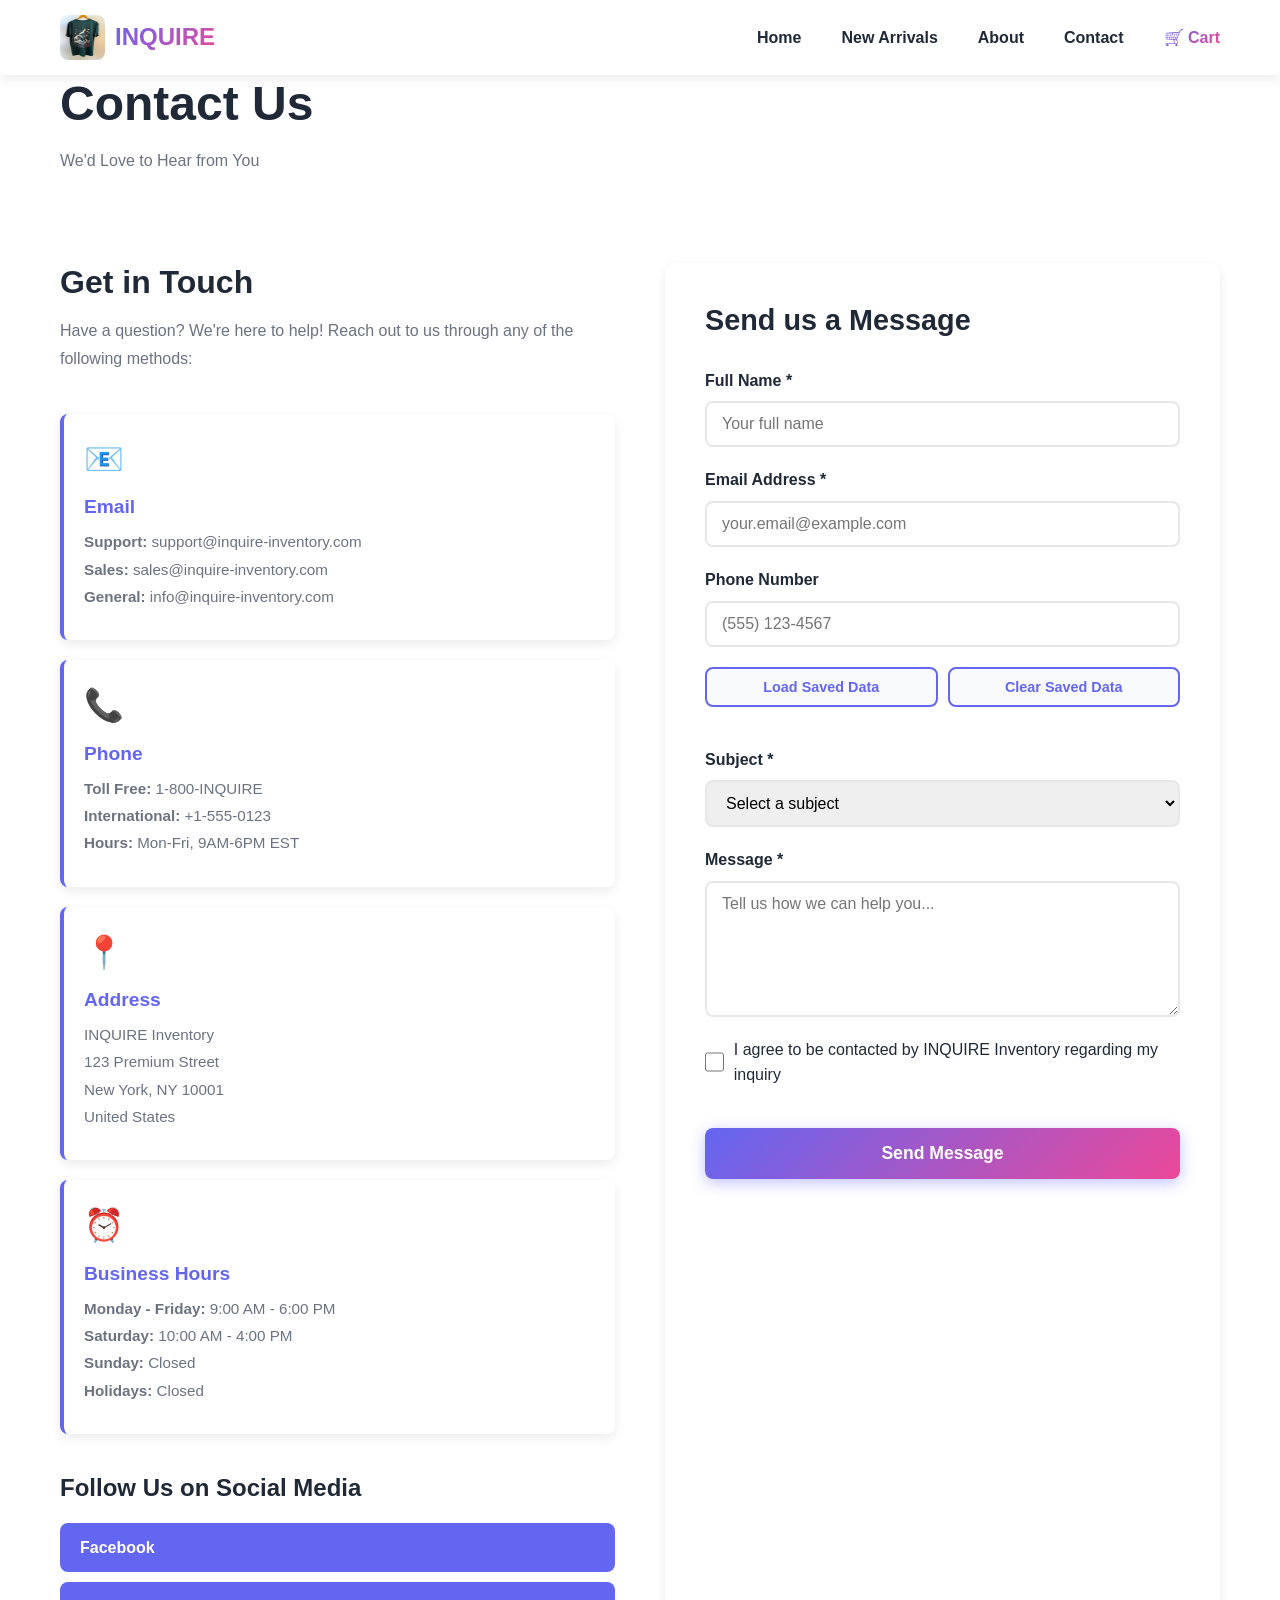
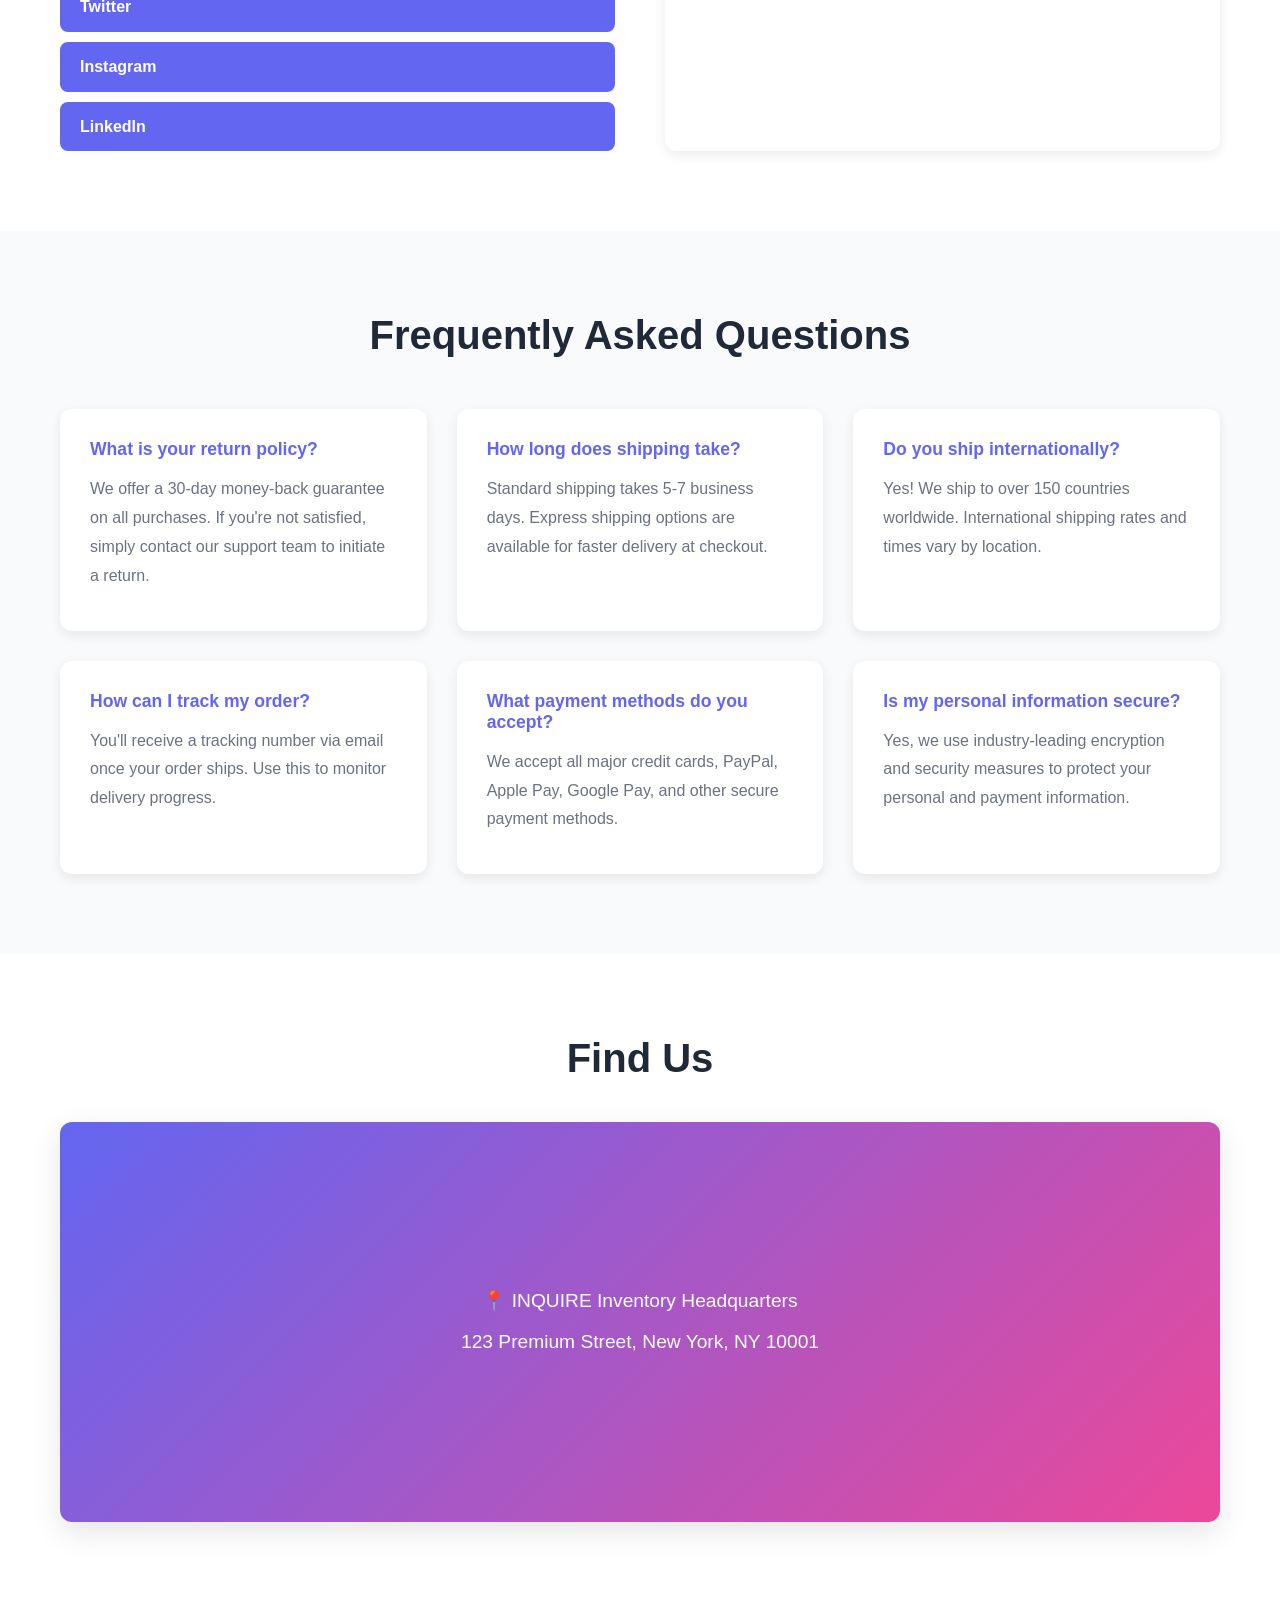
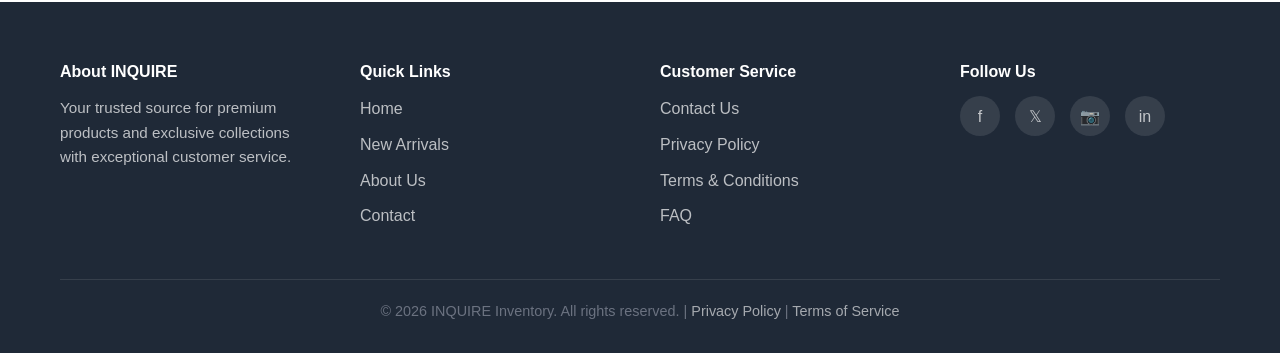
==== CONTACT.HTML @ a6214399 "FILES" ====
<!DOCTYPE html>
<html lang="en">
<head>
    <meta charset="UTF-8">
    <meta name="viewport" content="width=device-width, initial-scale=1.0">
    <meta name="description" content="Contact INQUIRE Inventory - Get in touch with our customer service team. We're here to help with any questions or feedback.">
    <meta name="keywords" content="contact us, INQUIRE inventory, customer service, support, inquiries">
    <meta name="author" content="INQUIRE Inventory">
    <meta name="robots" content="index, follow">
    <meta property="og:title" content="Contact INQUIRE Inventory - Get Support">
    <meta property="og:description" content="Reach out to INQUIRE Inventory customer service team for assistance.">
    <meta property="og:image" content="inquire.png">
    <title>Contact INQUIRE Inventory - Customer Support & Inquiries</title>
    <link rel="stylesheet" href="STYLE.CSS">
    <link rel="stylesheet" href="CONTACT.CSS">
    <link rel="icon" type="image/png" href="inquire.png">
</head>
<body>
    <!-- Navigation -->
    <nav class="navbar">
        <div class="container">
            <div class="navbar-content">
                <div class="logo">
                    <img src="inquire.png" alt="INQUIRE Inventory Logo" class="logo-img">
                    <span class="logo-text">INQUIRE</span>
                </div>
                <div class="hamburger" id="hamburger">
                    <span></span>
                    <span></span>
                    <span></span>
                </div>
                <ul class="nav-links" id="navLinks">
                    <li><a href="INDEX.HTML">Home</a></li>
                    <li><a href="NEW%20ARRIVAL.HTML">New Arrivals</a></li>
                    <li><a href="ABOUT.HTML">About</a></li>
                    <li><a href="CONTACT.HTML" class="active">Contact</a></li>
                    <li><a href="CART.HTML" class="cart-link">🛒 Cart <span class="cart-count" id="cartCount">0</span></a></li>
                </ul>
            </div>
        </div>
    </nav>

    <!-- Page Header -->
    <section class="page-header">
        <div class="container">
            <h1>Contact Us</h1>
            <p>We'd Love to Hear from You</p>
        </div>
    </section>

    <!-- Contact Section -->
    <section class="contact-section">
        <div class="container">
            <div class="contact-grid">
                <!-- Contact Information -->
                <div class="contact-info">
                    <h2>Get in Touch</h2>
                    <p>Have a question? We're here to help! Reach out to us through any of the following methods:</p>
                    
                    <div class="contact-methods">
                        <div class="contact-method">
                            <div class="method-icon">📧</div>
                            <h3>Email</h3>
                            <p>
                                <strong>Support:</strong> support@inquire-inventory.com<br>
                                <strong>Sales:</strong> sales@inquire-inventory.com<br>
                                <strong>General:</strong> info@inquire-inventory.com
                            </p>
                        </div>
                        
                        <div class="contact-method">
                            <div class="method-icon">📞</div>
                            <h3>Phone</h3>
                            <p>
                                <strong>Toll Free:</strong> 1-800-INQUIRE<br>
                                <strong>International:</strong> +1-555-0123<br>
                                <strong>Hours:</strong> Mon-Fri, 9AM-6PM EST
                            </p>
                        </div>
                        
                        <div class="contact-method">
                            <div class="method-icon">📍</div>
                            <h3>Address</h3>
                            <p>
                                INQUIRE Inventory<br>
                                123 Premium Street<br>
                                New York, NY 10001<br>
                                United States
                            </p>
                        </div>
                        
                        <div class="contact-method">
                            <div class="method-icon">⏰</div>
                            <h3>Business Hours</h3>
                            <p>
                                <strong>Monday - Friday:</strong> 9:00 AM - 6:00 PM<br>
                                <strong>Saturday:</strong> 10:00 AM - 4:00 PM<br>
                                <strong>Sunday:</strong> Closed<br>
                                <strong>Holidays:</strong> Closed
                            </p>
                        </div>
                    </div>

                    <div class="social-contact">
                        <h3>Follow Us on Social Media</h3>
                        <div class="social-links-large">
                            <a href="#facebook" aria-label="Facebook"><span>Facebook</span></a>
                            <a href="#twitter" aria-label="Twitter"><span>Twitter</span></a>
                            <a href="#instagram" aria-label="Instagram"><span>Instagram</span></a>
                            <a href="#linkedin" aria-label="LinkedIn"><span>LinkedIn</span></a>
                        </div>
                    </div>
                </div>

                <!-- Contact Form -->
                <div class="contact-form-wrapper">
                    <h2>Send us a Message</h2>
                    <form class="contact-form" id="contactForm">
                        <div class="form-group">
                            <label for="name">Full Name *</label>
                            <input type="text" id="name" name="name" placeholder="Your full name" required>
                        </div>

                        <div class="form-group">
                            <label for="email">Email Address *</label>
                            <input type="email" id="email" name="email" placeholder="your.email@example.com" required>
                        </div>

                        <div class="form-group">
                            <label for="phone">Phone Number</label>
                            <input type="tel" id="phone" name="phone" placeholder="(555) 123-4567">
                        </div>
                        
                        <div class="form-actions">
                            <button type="button" class="btn btn-secondary" id="loadFormBtn">Load Saved Data</button>
                            <button type="button" class="btn btn-secondary" id="clearFormBtn">Clear Saved Data</button>
                        </div>

                        <div class="form-group">
                            <label for="subject">Subject *</label>
                            <select id="subject" name="subject" required>
                                <option value="">Select a subject</option>
                                <option value="product-inquiry">Product Inquiry</option>
                                <option value="order-issue">Order Issue</option>
                                <option value="shipping">Shipping & Delivery</option>
                                <option value="returns">Returns & Refunds</option>
                                <option value="feedback">General Feedback</option>
                                <option value="partnership">Partnership Inquiry</option>
                                <option value="other">Other</option>
                            </select>
                        </div>

                        <div class="form-group">
                            <label for="message">Message *</label>
                            <textarea id="message" name="message" rows="6" placeholder="Tell us how we can help you..." required></textarea>
                        </div>

                        <div class="form-group checkbox">
                            <input type="checkbox" id="consent" name="consent" required>
                            <label for="consent">I agree to be contacted by INQUIRE Inventory regarding my inquiry</label>
                        </div>

                        <button type="submit" class="btn btn-primary btn-submit">Send Message</button>
                        <p class="auto-save-notice" id="autoSaveNotice" style="display:none; color: #10b981; margin-top: 10px; font-weight: 600;">✓ Form data saved automatically</p>
                    </form>
                </div>
            </div>
        </div>
    </section>

    <!-- FAQ Section -->
    <section class="faq-section">
        <div class="container">
            <h2 class="section-title">Frequently Asked Questions</h2>
            <div class="faq-grid">
                <div class="faq-item">
                    <h3>What is your return policy?</h3>
                    <p>We offer a 30-day money-back guarantee on all purchases. If you're not satisfied, simply contact our support team to initiate a return.</p>
                </div>
                <div class="faq-item">
                    <h3>How long does shipping take?</h3>
                    <p>Standard shipping takes 5-7 business days. Express shipping options are available for faster delivery at checkout.</p>
                </div>
                <div class="faq-item">
                    <h3>Do you ship internationally?</h3>
                    <p>Yes! We ship to over 150 countries worldwide. International shipping rates and times vary by location.</p>
                </div>
                <div class="faq-item">
                    <h3>How can I track my order?</h3>
                    <p>You'll receive a tracking number via email once your order ships. Use this to monitor delivery progress.</p>
                </div>
                <div class="faq-item">
                    <h3>What payment methods do you accept?</h3>
                    <p>We accept all major credit cards, PayPal, Apple Pay, Google Pay, and other secure payment methods.</p>
                </div>
                <div class="faq-item">
                    <h3>Is my personal information secure?</h3>
                    <p>Yes, we use industry-leading encryption and security measures to protect your personal and payment information.</p>
                </div>
            </div>
        </div>
    </section>

    <!-- Map Section (Placeholder) -->
    <section class="map-section">
        <div class="container">
            <h2>Find Us</h2>
            <div class="map-placeholder">
                <div class="map-content">
                    <p>📍 INQUIRE Inventory Headquarters</p>
                    <p>123 Premium Street, New York, NY 10001</p>
                </div>
            </div>
        </div>
    </section>

    <!-- Footer -->
    <footer class="footer">
        <div class="container">
            <div class="footer-content">
                <div class="footer-section">
                    <h4>About INQUIRE</h4>
                    <p>Your trusted source for premium products and exclusive collections with exceptional customer service.</p>
                </div>
                <div class="footer-section">
                    <h4>Quick Links</h4>
                    <ul>
                        <li><a href="INDEX.HTML">Home</a></li>
                        <li><a href="NEW%20ARRIVAL.HTML">New Arrivals</a></li>
                        <li><a href="ABOUT.HTML">About Us</a></li>
                        <li><a href="CONTACT.HTML">Contact</a></li>
                    </ul>
                </div>
                <div class="footer-section">
                    <h4>Customer Service</h4>
                    <ul>
                        <li><a href="CONTACT.HTML">Contact Us</a></li>
                        <li><a href="#privacy">Privacy Policy</a></li>
                        <li><a href="#terms">Terms & Conditions</a></li>
                        <li><a href="#faq">FAQ</a></li>
                    </ul>
                </div>
                <div class="footer-section">
                    <h4>Follow Us</h4>
                    <div class="social-links">
                        <a href="#facebook" aria-label="Facebook">f</a>
                        <a href="#twitter" aria-label="Twitter">𝕏</a>
                        <a href="#instagram" aria-label="Instagram">📷</a>
                        <a href="#linkedin" aria-label="LinkedIn">in</a>
                    </div>
                </div>
            </div>
            <div class="footer-bottom">
                <p>&copy; 2026 INQUIRE Inventory. All rights reserved. | <a href="#privacy">Privacy Policy</a> | <a href="#terms">Terms of Service</a></p>
            </div>
        </div>
    </footer>

    <script src="SCRIPT.JS"></script>
</body>
</html>
---- STYLE.CSS ----
/* ===== CSS Variables (Theme Colors) ===== */
:root {
    --primary-color: #6366f1;
    --secondary-color: #ec4899;
    --dark-color: #1f2937;
    --light-color: #f9fafb;
    --gray-color: #6b7280;
    --border-color: #e5e7eb;
    --success-color: #10b981;
    --warning-color: #f59e0b;
    --shadow: 0 10px 30px rgba(0, 0, 0, 0.1);
    --shadow-sm: 0 4px 12px rgba(0, 0, 0, 0.08);
}

/* ===== Global Styles ===== */
* {
    margin: 0;
    padding: 0;
    box-sizing: border-box;
}

html {
    scroll-behavior: smooth;
}

body {
    font-family: 'Segoe UI', Tahoma, Geneva, Verdana, sans-serif;
    line-height: 1.6;
    color: var(--dark-color);
    background-color: #ffffff;
    overflow-x: hidden;
}

.container {
    max-width: 1200px;
    margin: 0 auto;
    padding: 0 20px;
}

/* ===== Typography ===== */
h1, h2, h3, h4, h5, h6 {
    font-weight: 700;
    line-height: 1.2;
    margin-bottom: 15px;
}

h1 { font-size: 3rem; }
h2 { font-size: 2.5rem; }
h3 { font-size: 1.5rem; }

p {
    margin-bottom: 10px;
    color: var(--gray-color);
}

a {
    color: var(--primary-color);
    text-decoration: none;
    transition: color 0.3s ease;
}

a:hover {
    color: var(--secondary-color);
}

/* ===== Buttons ===== */
.btn {
    display: inline-block;
    padding: 12px 30px;
    border: none;
    border-radius: 8px;
    font-size: 1rem;
    font-weight: 600;
    cursor: pointer;
    transition: all 0.3s ease;
    text-align: center;
    text-decoration: none;
}

.btn-primary {
    background: linear-gradient(135deg, var(--primary-color), var(--secondary-color));
    color: white;
    box-shadow: 0 4px 15px rgba(99, 102, 241, 0.4);
}

.btn-primary:hover {
    transform: translateY(-3px);
    box-shadow: 0 6px 20px rgba(99, 102, 241, 0.6);
}

.btn-secondary {
    background-color: var(--light-color);
    color: var(--primary-color);
    border: 2px solid var(--primary-color);
}

.btn-secondary:hover {
    background-color: var(--primary-color);
    color: white;
}

/* ===== Navigation Bar ===== */
.navbar {
    background: white;
    box-shadow: var(--shadow-sm);
    position: sticky;
    top: 0;
    z-index: 1000;
}

.navbar-content {
    display: flex;
    justify-content: space-between;
    align-items: center;
    padding: 15px 0;
}

.logo {
    display: flex;
    align-items: center;
    gap: 10px;
    font-size: 1.5rem;
    font-weight: 800;
    color: var(--primary-color);
}

.logo-img {
    width: 45px;
    height: 45px;
    border-radius: 8px;
}

.logo-text {
    background: linear-gradient(135deg, var(--primary-color), var(--secondary-color));
    -webkit-background-clip: text;
    -webkit-text-fill-color: transparent;
    background-clip: text;
}

.nav-links {
    display: flex;
    list-style: none;
    gap: 40px;
}

.nav-links a {
    font-weight: 600;
    color: var(--dark-color);
    position: relative;
    transition: color 0.3s ease;
}

.nav-links a.active,
.nav-links a:hover {
    color: var(--primary-color);
}

.nav-links a::after {
    content: '';
    position: absolute;
    bottom: -5px;
    left: 0;
    width: 0;
    height: 2px;
    background: var(--primary-color);
    transition: width 0.3s ease;
}

.nav-links a:hover::after,
.nav-links a.active::after {
    width: 100%;
}

.cart-link {
    position: relative;
    font-weight: 700;
    background: linear-gradient(135deg, var(--primary-color), var(--secondary-color));
    -webkit-background-clip: text;
    -webkit-text-fill-color: transparent;
    background-clip: text;
}

.cart-count {
    display: inline-block;
    min-width: 22px;
    height: 22px;
    background: linear-gradient(135deg, var(--primary-color), var(--secondary-color));
    color: white;
    border-radius: 50%;
    text-align: center;
    line-height: 22px;
    font-size: 0.8rem;
    font-weight: 700;
    margin-left: 5px;
    -webkit-background-clip: unset;
    -webkit-text-fill-color: unset;
    background-clip: unset;
}

.hamburger {
    display: none;
    flex-direction: column;
    cursor: pointer;
    gap: 6px;
}

.hamburger span {
    width: 25px;
    height: 3px;
    background: var(--primary-color);
    border-radius: 2px;
    transition: all 0.3s ease;
}

/* ===== Hero Section ===== */
.hero {
    display: grid;
    grid-template-columns: 1fr 1fr;
    align-items: center;
    gap: 50px;
    padding: 80px 0;
    background: linear-gradient(135deg, rgba(99, 102, 241, 0.05), rgba(236, 72, 153, 0.05));
}

.hero-content h1 {
    font-size: 3.5rem;
    line-height: 1.1;
    margin-bottom: 20px;
    color: var(--dark-color);
}

.hero-subtitle {
    font-size: 1.3rem;
    color: var(--gray-color);
    margin-bottom: 30px;
}

.hero-image-container {
    position: relative;
    border-radius: 12px;
    overflow: hidden;
    box-shadow: var(--shadow);
}

.hero-image {
    width: 100%;
    height: auto;
    display: block;
    border-radius: 12px;
    transition: transform 0.3s ease;
}

.hero-image-container:hover .hero-image {
    transform: scale(1.05);
}

/* ===== Features Section ===== */
.features {
    padding: 80px 0;
    background-color: var(--light-color);
}

.section-title {
    text-align: center;
    margin-bottom: 50px;
    font-size: 2.5rem;
    color: var(--dark-color);
}

.features-grid {
    display: grid;
    grid-template-columns: repeat(auto-fit, minmax(250px, 1fr));
    gap: 30px;
}

.feature-card {
    background: white;
    padding: 30px;
    border-radius: 12px;
    text-align: center;
    box-shadow: var(--shadow-sm);
    transition: all 0.3s ease;
}

.feature-card:hover {
    transform: translateY(-10px);
    box-shadow: var(--shadow);
}

.feature-icon {
    font-size: 3rem;
    margin-bottom: 15px;
}

.feature-card h3 {
    color: var(--primary-color);
    margin-bottom: 15px;
}

/* ===== Products Section ===== */
.products {
    padding: 80px 0;
}

.products-grid {
    display: grid;
    grid-template-columns: repeat(auto-fit, minmax(280px, 1fr));
    gap: 30px;
    margin-bottom: 50px;
}

.product-card {
    background: white;
    border-radius: 12px;
    overflow: hidden;
    box-shadow: var(--shadow-sm);
    transition: all 0.3s ease;
}

.product-card:hover {
    transform: translateY(-10px);
    box-shadow: var(--shadow);
}

.product-image-wrapper {
    position: relative;
    overflow: hidden;
    height: 250px;
}

.product-image {
    width: 100%;
    height: 100%;
    object-fit: cover;
    transition: transform 0.3s ease;
}

.product-card:hover .product-image {
    transform: scale(1.1);
}

.badge {
    position: absolute;
    top: 15px;
    right: 15px;
    background: linear-gradient(135deg, var(--primary-color), var(--secondary-color));
    color: white;
    padding: 6px 12px;
    border-radius: 20px;
    font-size: 0.85rem;
    font-weight: 600;
}

.product-info {
    padding: 20px;
}

.product-info h3 {
    color: var(--dark-color);
    margin-bottom: 10px;
    font-size: 1.2rem;
}

.product-desc {
    color: var(--gray-color);
    font-size: 0.95rem;
    margin-bottom: 15px;
    line-height: 1.5;
}

.rating {
    color: var(--warning-color);
    margin-bottom: 15px;
    font-weight: 600;
}

.view-all-container {
    display: flex;
    justify-content: center;
}

/* ===== Categories Section ===== */
.categories {
    padding: 80px 0;
    background-color: var(--light-color);
}

.categories-grid {
    display: grid;
    grid-template-columns: repeat(auto-fit, minmax(300px, 1fr));
    gap: 30px;
}

.category-card {
    position: relative;
    overflow: hidden;
    border-radius: 12px;
    height: 350px;
    cursor: pointer;
}

.category-image {
    width: 100%;
    height: 100%;
    object-fit: cover;
    transition: transform 0.3s ease;
}

.category-card:hover .category-image {
    transform: scale(1.1);
}

.category-card h3 {
    position: absolute;
    bottom: 30px;
    left: 20px;
    color: white;
    font-size: 1.8rem;
    z-index: 2;
}

.category-card p {
    position: absolute;
    bottom: 10px;
    left: 20px;
    color: rgba(255, 255, 255, 0.9);
    z-index: 2;
}

.category-card::before {
    content: '';
    position: absolute;
    bottom: 0;
    left: 0;
    width: 100%;
    height: 40%;
    background: linear-gradient(to top, rgba(0, 0, 0, 0.5), transparent);
    z-index: 1;
}

/* ===== Testimonials Section ===== */
.testimonials {
    padding: 80px 0;
}

.testimonials-grid {
    display: grid;
    grid-template-columns: repeat(auto-fit, minmax(300px, 1fr));
    gap: 30px;
}

.testimonial-card {
    background: white;
    padding: 30px;
    border-radius: 12px;
    border-left: 4px solid var(--primary-color);
    box-shadow: var(--shadow-sm);
    transition: all 0.3s ease;
}

.testimonial-card:hover {
    transform: translateY(-5px);
    box-shadow: var(--shadow);
}

.stars {
    font-size: 1.2rem;
    margin-bottom: 15px;
}

.testimonial-text {
    font-style: italic;
    color: var(--dark-color);
    margin-bottom: 15px;
    line-height: 1.8;
}

.testimonial-author {
    font-weight: 600;
    color: var(--primary-color);
}

/* ===== Newsletter Section ===== */
.newsletter {
    padding: 60px 0;
    background: linear-gradient(135deg, var(--primary-color), var(--secondary-color));
    color: white;
}

.newsletter h2 {
    text-align: center;
    margin-bottom: 15px;
    color: white;
}

.newsletter p {
    text-align: center;
    margin-bottom: 30px;
    color: rgba(255, 255, 255, 0.9);
}

.newsletter-form {
    display: flex;
    max-width: 500px;
    margin: 0 auto;
    gap: 10px;
}

.newsletter-form input {
    flex: 1;
    padding: 12px 20px;
    border: none;
    border-radius: 8px;
    font-size: 1rem;
    outline: none;
}

/* ===== Footer ===== */
.footer {
    background-color: var(--dark-color);
    color: white;
    padding: 60px 0 20px;
}

.footer-content {
    display: grid;
    grid-template-columns: repeat(auto-fit, minmax(250px, 1fr));
    gap: 40px;
    margin-bottom: 40px;
}

.footer-section h4 {
    color: white;
    margin-bottom: 15px;
}

.footer-section p {
    color: rgba(255, 255, 255, 0.7);
    font-size: 0.95rem;
}

.footer-section ul {
    list-style: none;
}

.footer-section ul li {
    margin-bottom: 10px;
}

.footer-section a {
    color: rgba(255, 255, 255, 0.7);
    transition: color 0.3s ease;
}

.footer-section a:hover {
    color: var(--primary-color);
}

.social-links {
    display: flex;
    gap: 15px;
}

.social-links a {
    display: flex;
    align-items: center;
    justify-content: center;
    width: 40px;
    height: 40px;
    background: rgba(255, 255, 255, 0.1);
    border-radius: 50%;
    transition: all 0.3s ease;
}

.social-links a:hover {
    background: var(--primary-color);
}

.footer-bottom {
    border-top: 1px solid rgba(255, 255, 255, 0.1);
    padding-top: 20px;
    text-align: center;
    color: rgba(255, 255, 255, 0.6);
    font-size: 0.9rem;
}

.footer-bottom a {
    color: rgba(255, 255, 255, 0.6);
}

/* ===== Responsive Design ===== */
@media (max-width: 768px) {
    /* Typography */
    h1 { font-size: 2rem; }
    h2 { font-size: 1.8rem; }
    h3 { font-size: 1.2rem; }

    /* Navigation */
    .nav-links {
        display: none;
        flex-direction: column;
        gap: 20px;
        position: absolute;
        top: 70px;
        left: 0;
        right: 0;
        background: white;
        padding: 20px;
        box-shadow: var(--shadow-sm);
    }

    .nav-links.active {
        display: flex;
    }

    .hamburger {
        display: flex;
    }

    /* Hero Section */
    .hero {
        grid-template-columns: 1fr;
        padding: 50px 0;
        gap: 30px;
    }

    .hero-content h1 {
        font-size: 2rem;
    }

    .hero-subtitle {
        font-size: 1.1rem;
    }

    /* Section Titles */
    .section-title {
        font-size: 2rem;
    }

    /* Features Grid */
    .features-grid {
        grid-template-columns: 1fr;
        gap: 20px;
    }

    /* Products Grid */
    .products-grid {
        grid-template-columns: 1fr;
        gap: 20px;
    }

    /* Categories Grid */
    .categories-grid {
        grid-template-columns: 1fr;
    }

    /* Testimonials */
    .testimonials-grid {
        grid-template-columns: 1fr;
    }

    /* Newsletter */
    .newsletter-form {
        flex-direction: column;
    }

    /* Footer */
    .footer-content {
        grid-template-columns: 1fr;
        gap: 30px;
    }
}

@media (max-width: 480px) {
    /* Typography */
    h1 { font-size: 1.5rem; }
    h2 { font-size: 1.3rem; }

    .container {
        padding: 0 15px;
    }

    /* Hero */
    .hero {
        padding: 30px 0;
    }

    .hero-content h1 {
        font-size: 1.5rem;
    }

    .btn {
        padding: 10px 20px;
        font-size: 0.9rem;
    }

    /* Navbar */
    .navbar-content {
        padding: 10px 0;
    }

    .logo-img {
        width: 35px;
        height: 35px;
    }

    .logo-text {
        font-size: 1.2rem;
    }

    /* Feature Cards */
    .feature-icon {
        font-size: 2rem;
    }

    /* Product Cards */
    .product-image-wrapper {
        height: 200px;
    }

    /* Categories */
    .category-card {
        height: 250px;
    }

    .category-card h3 {
        font-size: 1.3rem;
    }
}

/* ===== Loading & Animation ===== */
@keyframes fadeInUp {
    from {
        opacity: 0;
        transform: translateY(30px);
    }
    to {
        opacity: 1;
        transform: translateY(0);
    }
}

.fade-in {
    animation: fadeInUp 0.6s ease-out;
}
---- CONTACT.CSS ----
/* ===== Contact Page Specific Styles ===== */

.contact-section {
    padding: 80px 0;
}

.contact-grid {
    display: grid;
    grid-template-columns: 1fr 1fr;
    gap: 50px;
}

/* Contact Information */
.contact-info h2 {
    font-size: 2rem;
    margin-bottom: 15px;
    color: var(--dark-color);
}

.contact-info > p {
    margin-bottom: 40px;
    line-height: 1.8;
    color: var(--gray-color);
}

.contact-methods {
    margin-bottom: 40px;
}

.contact-method {
    background: white;
    padding: 20px;
    border-radius: 8px;
    border-left: 4px solid var(--primary-color);
    margin-bottom: 20px;
    box-shadow: var(--shadow-sm);
    transition: all 0.3s ease;
}

.contact-method:hover {
    transform: translateX(10px);
    box-shadow: var(--shadow);
}

.method-icon {
    font-size: 2rem;
    margin-bottom: 10px;
}

.contact-method h3 {
    color: var(--primary-color);
    margin-bottom: 10px;
    font-size: 1.2rem;
}

.contact-method p {
    color: var(--gray-color);
    line-height: 1.8;
    font-size: 0.95rem;
}

/* Social Contact */
.social-contact h3 {
    color: var(--dark-color);
    margin-bottom: 20px;
}

.social-links-large {
    display: flex;
    flex-direction: column;
    gap: 10px;
}

.social-links-large a {
    display: inline-block;
    padding: 12px 20px;
    background: var(--primary-color);
    color: white;
    border-radius: 8px;
    transition: all 0.3s ease;
    font-weight: 600;
}

.social-links-large a:hover {
    background: var(--secondary-color);
    transform: translateX(5px);
}

/* Contact Form */
.contact-form-wrapper {
    background: white;
    padding: 40px;
    border-radius: 12px;
    box-shadow: var(--shadow-sm);
}

.contact-form-wrapper h2 {
    font-size: 1.8rem;
    margin-bottom: 30px;
    color: var(--dark-color);
}

.contact-form {
    display: flex;
    flex-direction: column;
    gap: 20px;
}

.form-group {
    display: flex;
    flex-direction: column;
}

.form-group label {
    font-weight: 600;
    margin-bottom: 8px;
    color: var(--dark-color);
}

.form-group input,
.form-group select,
.form-group textarea {
    padding: 12px 15px;
    border: 2px solid var(--border-color);
    border-radius: 8px;
    font-size: 1rem;
    font-family: inherit;
    transition: all 0.3s ease;
}

.form-group input:focus,
.form-group select:focus,
.form-group textarea:focus {
    outline: none;
    border-color: var(--primary-color);
    box-shadow: 0 0 0 3px rgba(99, 102, 241, 0.1);
}

.form-group textarea {
    resize: vertical;
    min-height: 120px;
}

.form-group.checkbox {
    flex-direction: row;
    align-items: center;
    gap: 10px;
}

.form-group.checkbox input {
    width: 20px;
    height: 20px;
    cursor: pointer;
}

.form-group.checkbox label {
    margin: 0;
    cursor: pointer;
    font-weight: normal;
}

.btn-submit {
    margin-top: 20px;
    padding: 15px;
    font-size: 1.1rem;
    font-weight: 600;
}

.form-actions {
    display: flex;
    gap: 10px;
    margin-bottom: 20px;
    flex-wrap: wrap;
}

.form-actions .btn {
    flex: 1;
    min-width: 150px;
    padding: 10px 15px;
    font-size: 0.9rem;
}

.auto-save-notice {
    animation: slideIn 0.3s ease;
}

/* FAQ Section */
.faq-section {
    padding: 80px 0;
    background-color: var(--light-color);
}

.faq-grid {
    display: grid;
    grid-template-columns: repeat(auto-fit, minmax(300px, 1fr));
    gap: 30px;
}

.faq-item {
    background: white;
    padding: 30px;
    border-radius: 12px;
    box-shadow: var(--shadow-sm);
    transition: all 0.3s ease;
}

.faq-item:hover {
    transform: translateY(-5px);
    box-shadow: var(--shadow);
}

.faq-item h3 {
    color: var(--primary-color);
    margin-bottom: 15px;
    font-size: 1.1rem;
}

.faq-item p {
    color: var(--gray-color);
    line-height: 1.8;
}

/* Map Section */
.map-section {
    padding: 80px 0;
}

.map-section h2 {
    text-align: center;
    margin-bottom: 40px;
}

.map-placeholder {
    background: linear-gradient(135deg, var(--primary-color), var(--secondary-color));
    border-radius: 12px;
    height: 400px;
    display: flex;
    align-items: center;
    justify-content: center;
    color: white;
    box-shadow: var(--shadow);
}

.map-content {
    text-align: center;
}

.map-content p {
    color: white;
    font-size: 1.2rem;
    margin: 10px 0;
}

/* ===== Responsive Design for Contact Page ===== */
@media (max-width: 768px) {
    .contact-grid {
        grid-template-columns: 1fr;
        gap: 30px;
    }

    .contact-form-wrapper {
        padding: 30px;
    }

    .faq-grid {
        grid-template-columns: 1fr;
    }

    .map-placeholder {
        height: 300px;
    }
}

@media (max-width: 480px) {
    .contact-info h2 {
        font-size: 1.5rem;
    }

    .contact-form-wrapper h2 {
        font-size: 1.5rem;
    }

    .contact-method {
        padding: 15px;
    }

    .contact-method h3 {
        font-size: 1.1rem;
    }

    .form-group input,
    .form-group select,
    .form-group textarea {
        padding: 10px 12px;
        font-size: 1rem;
    }

    .map-placeholder {
        height: 250px;
    }

    .map-content p {
        font-size: 1rem;
    }

    .form-actions .btn {
        flex: 1;
        min-width: 130px;
        padding: 8px 10px;
        font-size: 0.85rem;
    }
}
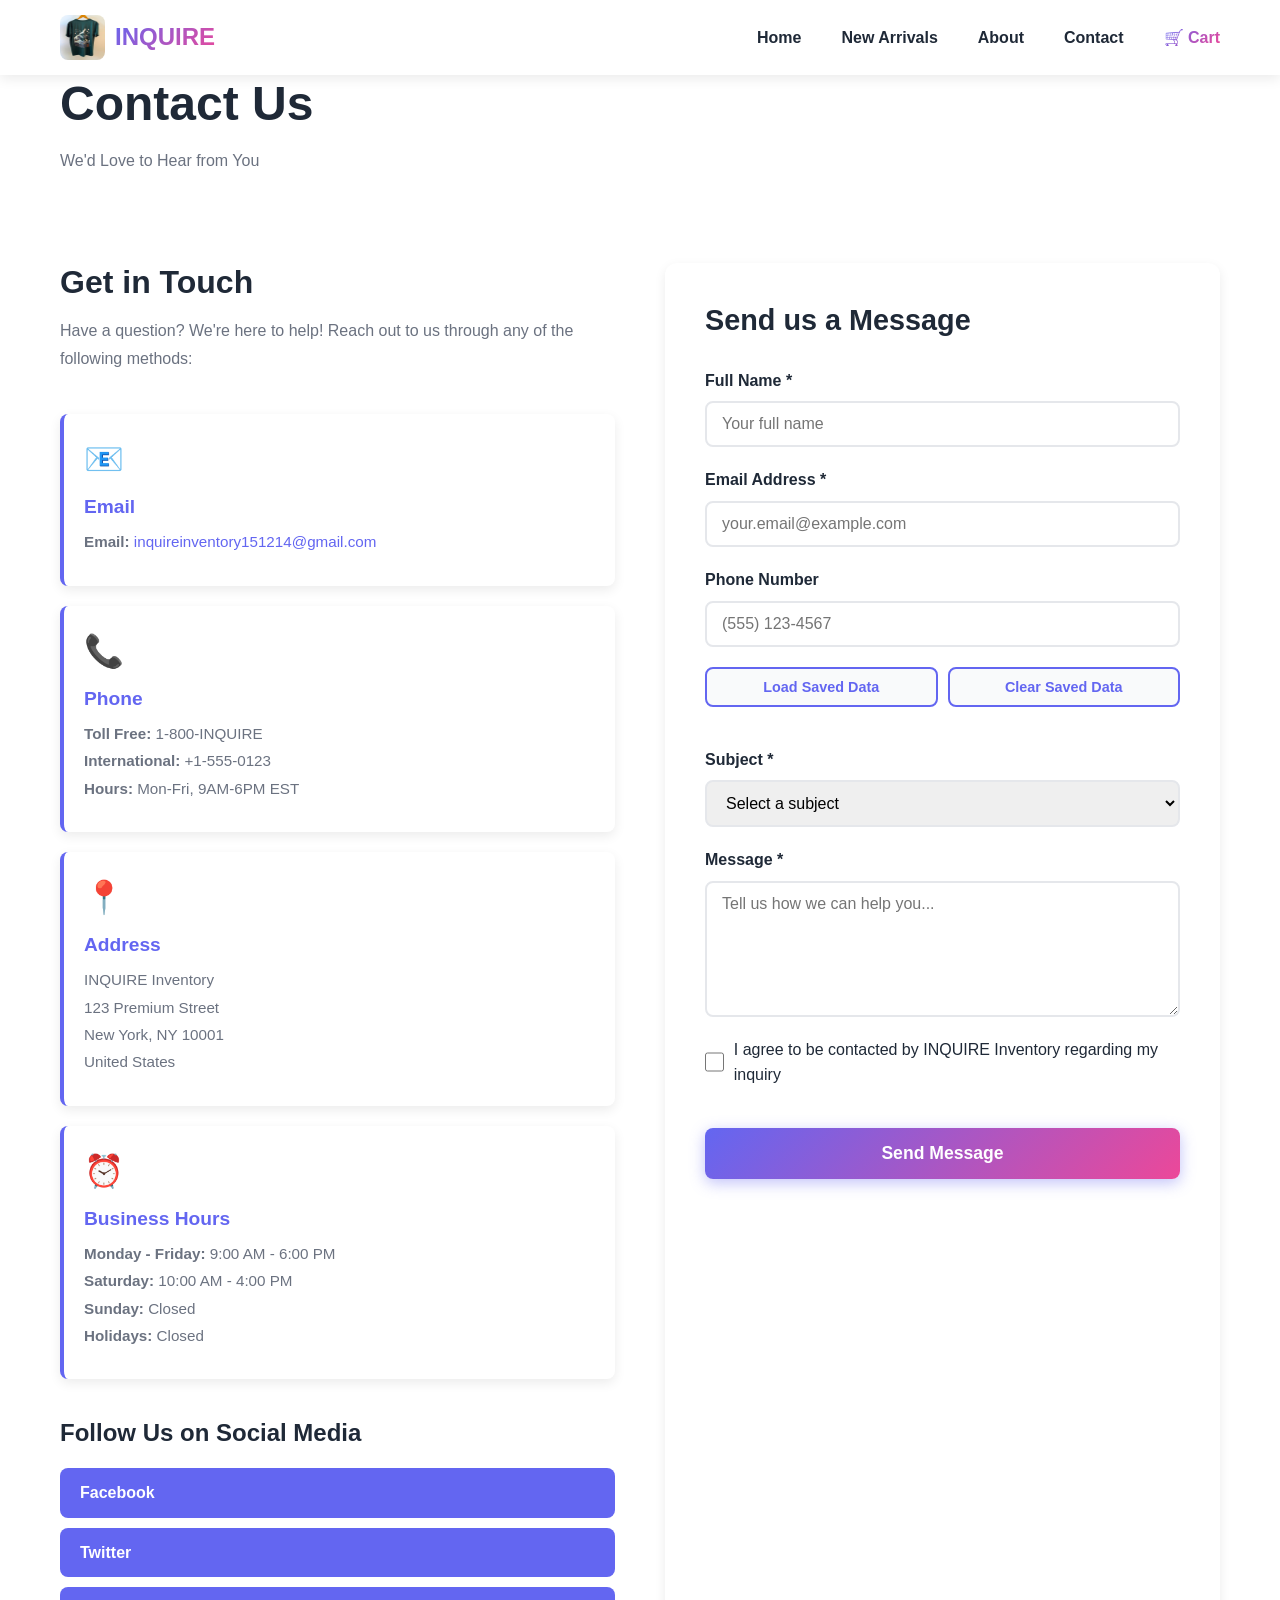
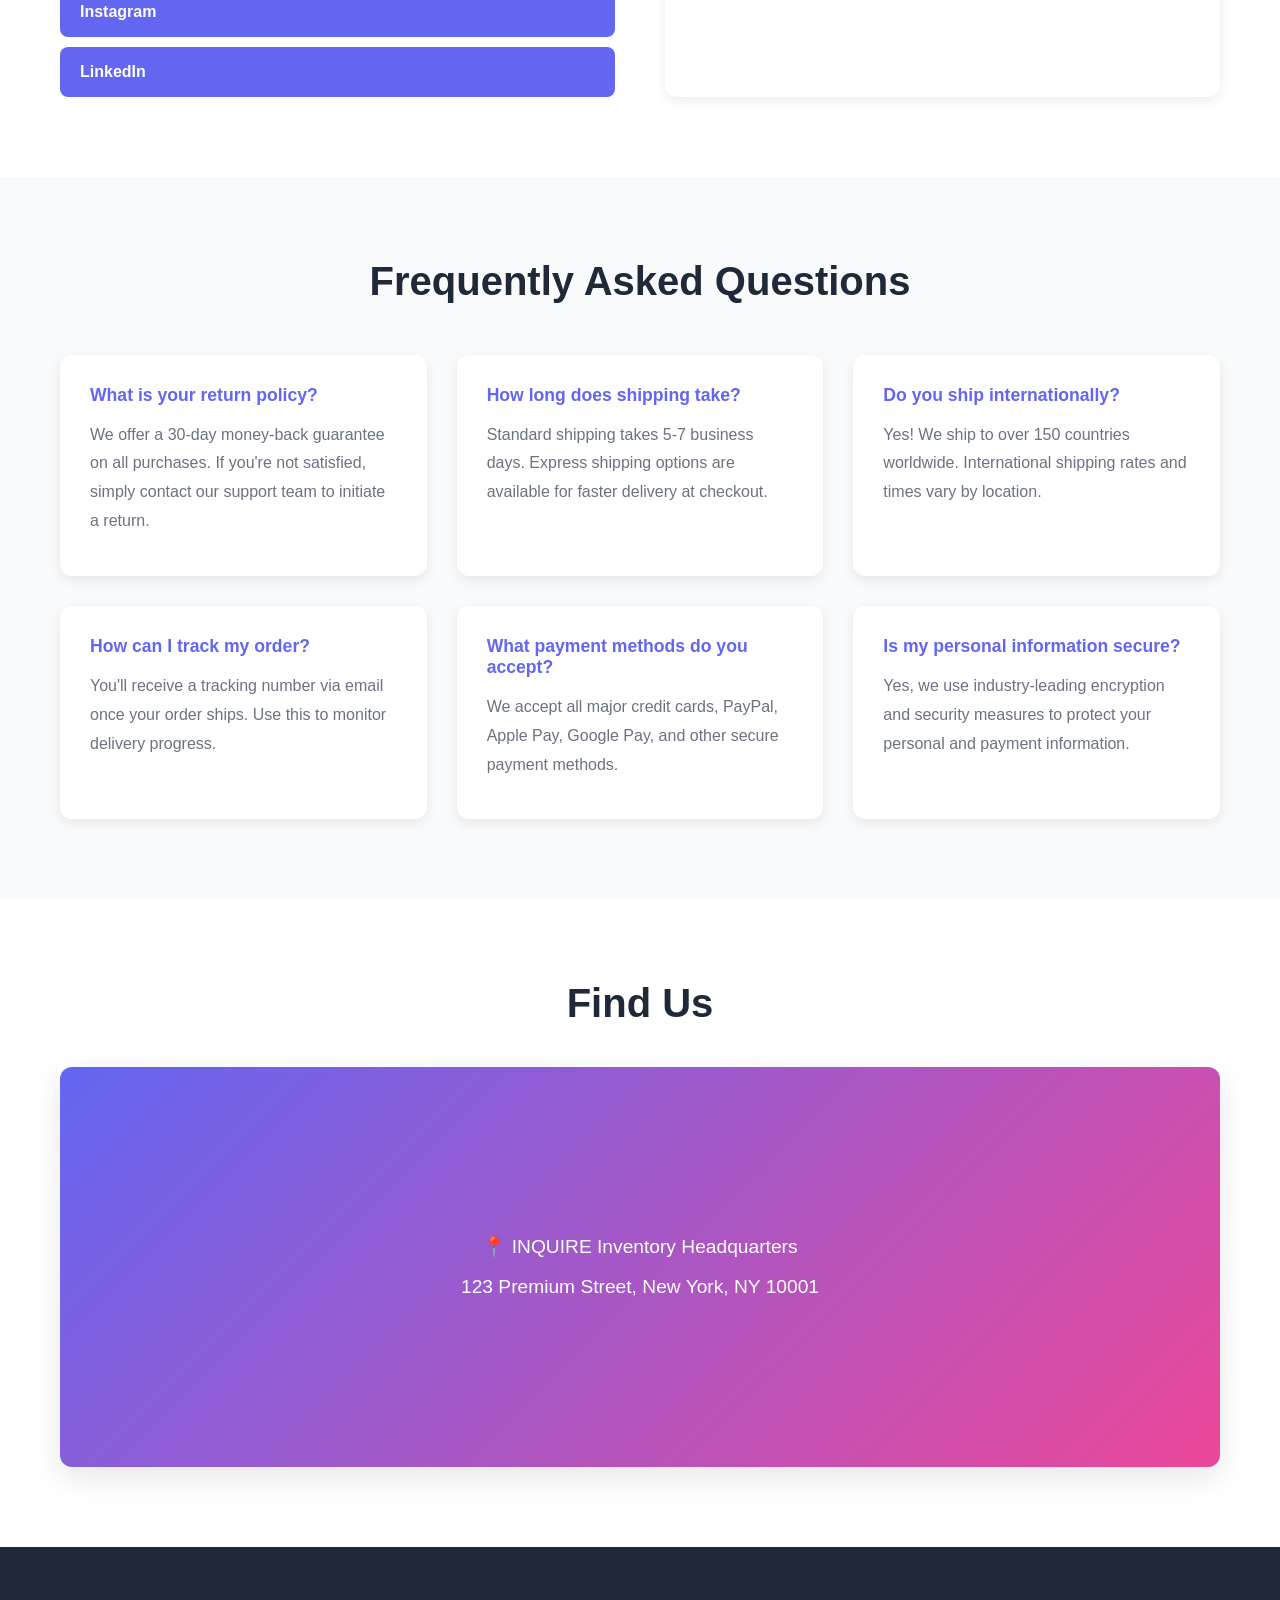
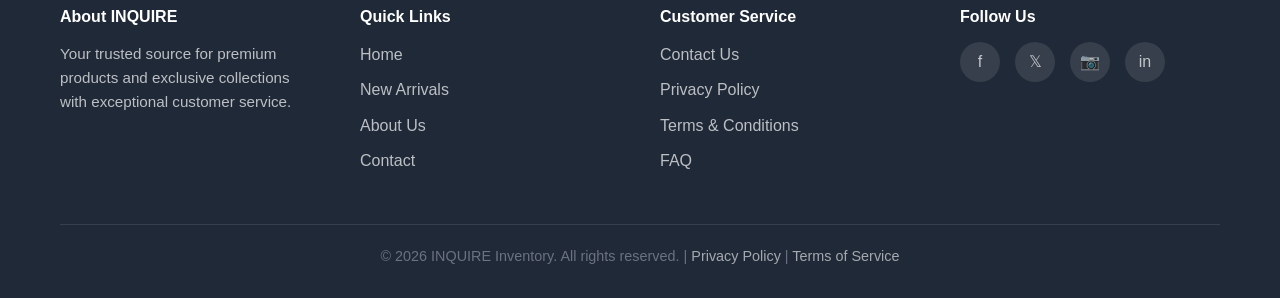
==== commit 0e285f1d: "style" ====
--- a/CONTACT.HTML
+++ b/CONTACT.HTML
@@ -62,9 +62,8 @@
                             <div class="method-icon">📧</div>
                             <h3>Email</h3>
                             <p>
-                                <strong>Support:</strong> support@inquire-inventory.com<br>
-                                <strong>Sales:</strong> sales@inquire-inventory.com<br>
-                                <strong>General:</strong> info@inquire-inventory.com
+                                <strong>Email:</strong>
+                                <a href="mailto:inquireinventory151214@gmail.com">inquireinventory151214@gmail.com</a>
                             </p>
                         </div>
                         
